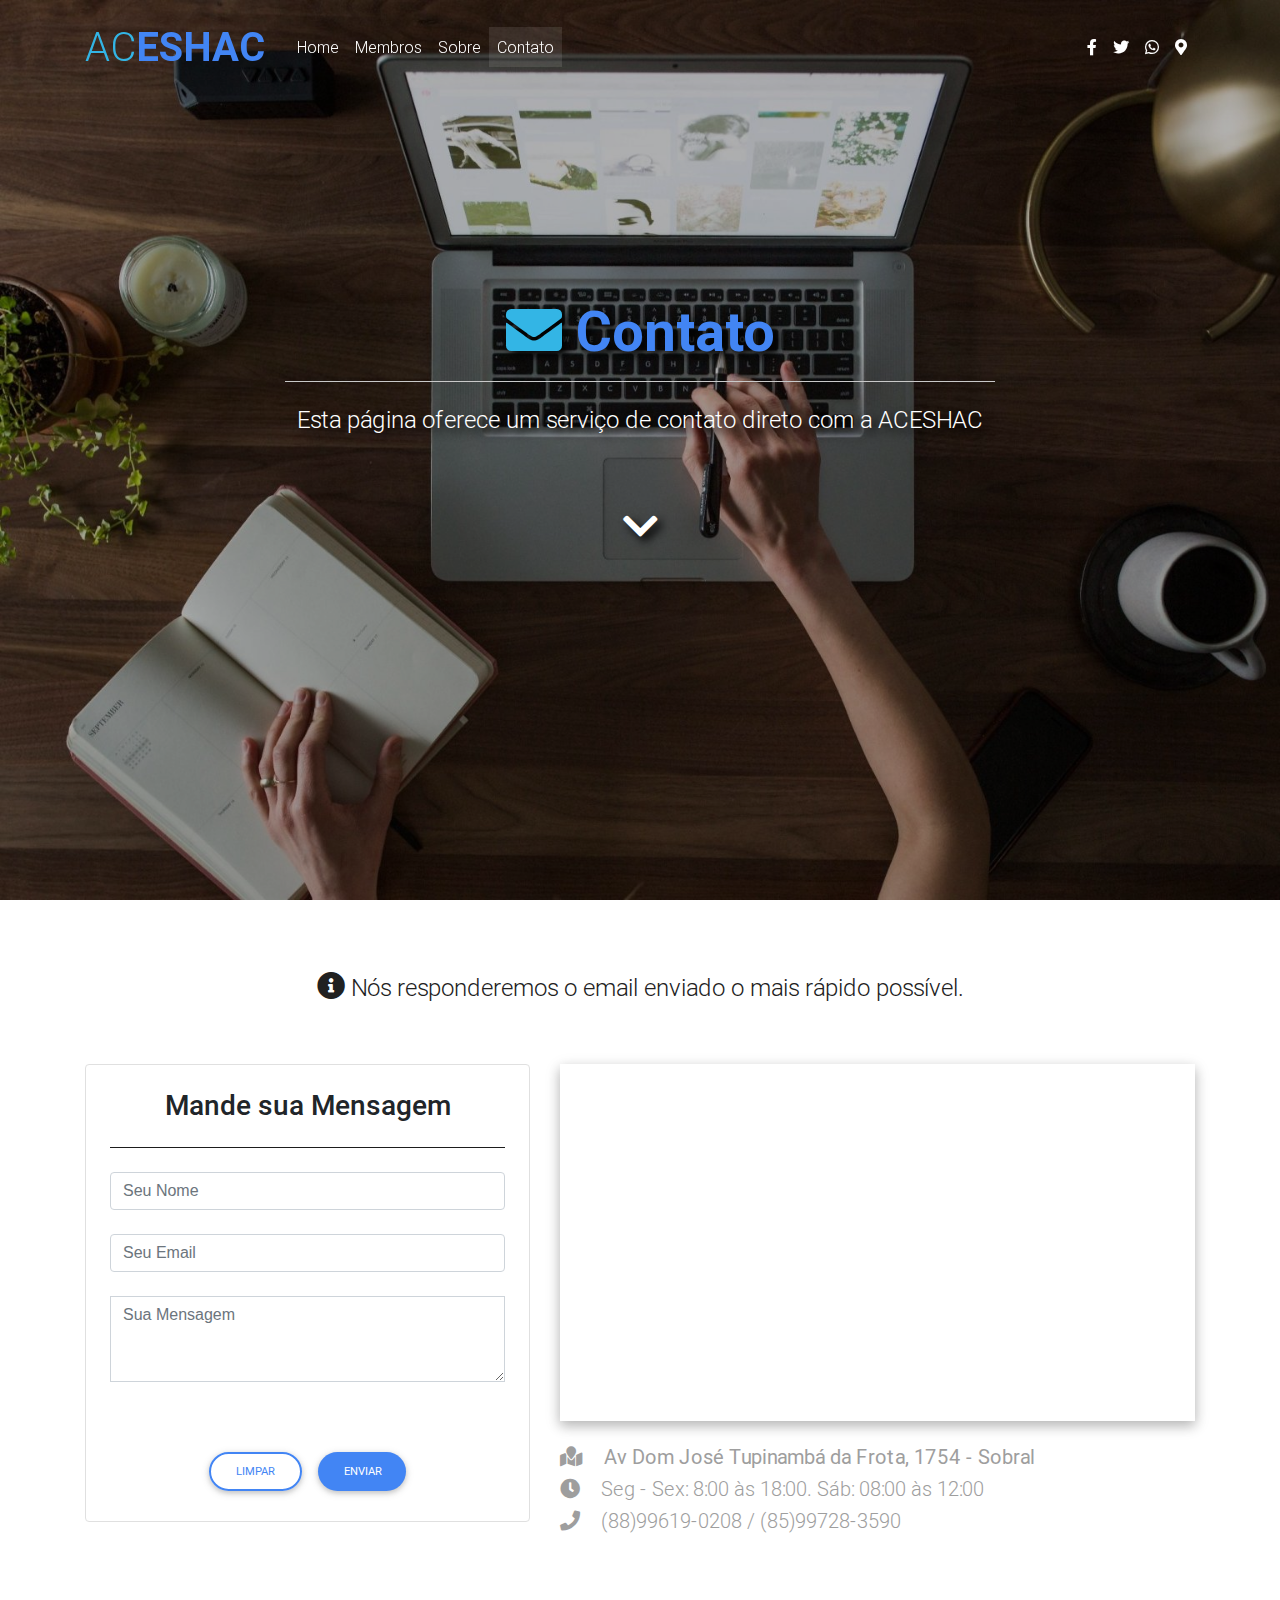
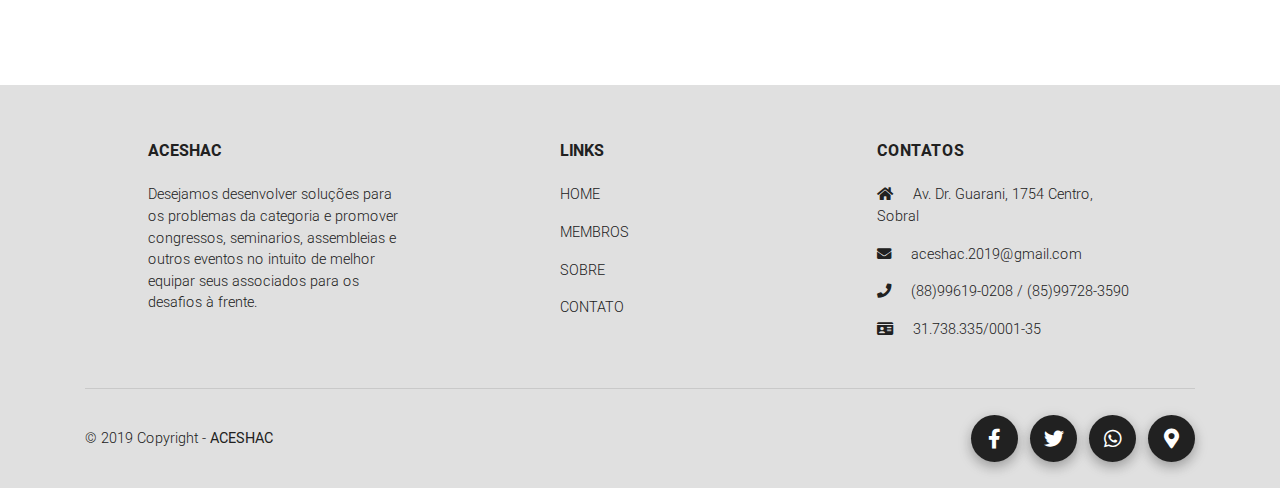
==== contato.html @ 72a9da8d "edit email" ====
<!DOCTYPE html>
<html>
<head>
	<meta charset="utf-8" name="viewport"
    content="width=device-width, initial-scale=1, maximum-scale=1, user-scalable=no">
  <meta author="Jonathan Franco">
	<title>ACESHAC - Associação Cearense de Softhouses e Automação Comercial</title>
  <link rel="icon" href="img/icon.png" type="image/png" />
	<link rel="stylesheet" type="text/css" href="css/bootstrap.css">
	<link rel="stylesheet" type="text/css" href="css/style.css">
	<script type="text/javascript" src="js/bootstrap.js"></script>
	<script type="text/javascript" src="js/jquery.min.js"></script>
	<link rel="stylesheet" type="text/css" href="css/mdb.css">
	<link rel="stylesheet" type="text/css" href="https://use.fontawesome.com/releases/v5.6.3/css/all.css">
	<script type="text/javascript" src="js/mdb.js"></script>
	<script type="text/javascript" src="js/side-menu.js"></script>
	<script type="text/javascript" src="js/loading.js"></script>
	<script type="text/javascript" src="js/velocity.min.js"></script>
	<script type="text/javascript" src="js/popper.min.js"></script>
</head>
<body onload="loading();" class="fadeIn" data-spy="scroll" data-target=".navbar" data-offset="50">

	<div id="background-load">
    	<div class="load"></div>
  	</div>

<header>
<!--Desktop Menu-->
    <nav class="navbar navbar-expand-lg navbar-dark fixed-top scrolling-navbar">
      <div class="container nav-effect">
        <a class="navbar-brand" href="#"><span id="logo-span">AC</span><span id="logo-span2" class="font-weight-bold">ESHAC</span></a>
        <div class="collapse navbar-collapse" id="navbarSupportedContent-7">
          <ul class="navbar-nav mr-auto mx-2">
            <li class="nav-item">
              <a class="nav-link" href="index.html">Home</a>
            </li>

            <li class="nav-item">
              <a class="nav-link" href="membros.html">Membros</a>
            </li>

            <li class="nav-item">
              <a class="nav-link" href="sobre.html">Sobre</a>
            </li>

            <li class="nav-item active">
              <a class="nav-link">Contato</a>
            </li>
          </ul>
          <ul class="navbar-nav ml-auto nav-flex-icons">
            <li class="nav-item">
              <a class="nav-link waves-effect waves-light"><i class="fab fa-facebook-f"></i></a>
            </li>
            <li class="nav-item">
              <a class="nav-link waves-effect waves-light"><i class="fab fa-twitter"></i></a>
            </li>
            <li class="nav-item">
              <a class="nav-link waves-effect waves-light" href="https://wa.me/5585997283590?text=Olá" target="_blank"><i class="fab fa-whatsapp"></i></a>
            </li>
            <li class="nav-item">
              <a class="nav-link waves-effect waves-light" target="_blank" href="https://goo.gl/maps/By9EwGpcaRZU4kWZ8">
                <i class="fas fa-map-marker-alt"></i></a>
            </li>
          </ul>
        </div>
      </div>
      <!--Desktop Menu-->

      <!--Mobile Menu-->
      <span class="btn-menu white-text" style="cursor:pointer;" onclick="openNav()"><i
          class="fas fa-bars mt-2" style="float: left;"></i><a class="mr-auto mx-2 btn-menu text-light"><span class="text-info">AC</span><span class="text-primary font-weight-bold">ESHAC</span></a></span> 
      <div id="myNav" class="nav-mobile" style="overflow: hidden;">

        <div class="my-4 ml-3 white-text">
          <h1><span class="white-text">AC</span><span class="white-text font-weight-bold">ESHAC</span></h1>
          <a id="close-btn" class="closebtn white-text mr-2 h1" onclick="closeNav()"><i class="h1 fas fa-times"></i></a>
        </div>

        <hr class="my-0 bg-light">

        <div class="container navbar-light nav-mobile-content text-left navbar-nav" id="menu-content"
          style="font-size: 20px;">
          <li class="nav-item">
            <a class="nav-link white-text"  href="index.html"><i class="fas fa-home"></i> Home</a>
          </li>

          <li class="nav-item">
            <a class="nav-link white-text" href="membros.html"><i class="fas fa-users"></i> Membros</a>
          </li>

          <li class="nav-item">
            <a class="nav-link white-text" href="sobre.html"><i class="fas fa-info-circle"></i> Sobre</a>
          </li>

          <li class="nav-item active">
            <a class="nav-link white-text"><i class="fas fa-envelope"></i> Contato</a>
          </li>

          <li class="row justify-content-center mt-5 py-5">
            <a href="" target="_blank"><i class="fab fa-facebook-f mx-1"></i></a>
            <a href="" target="_blank"><i class="fab fa-twitter mx-1"></i></a>
            <a href="https://wa.me/5585997283590?text=Olá" target="_blank"><i class="fab fa-whatsapp mx-1"></i></a>
            <a href="https://goo.gl/maps/By9EwGpcaRZU4kWZ8" target="_blank"><i class="fas fa-map-marker-alt mx-1"></i></a>
          </li>
        </div>
      </div>
      <!--Mobile Menu-->
  </nav>


  <div id="intro" class="view smooth-scroll" style="background-image: url('img/contato.jpg');background-size: cover;">

<div class="mask text-center rgba-black-light">
  
          <div class="container d-flex justify-content-center align-items-center h-100">

                <div class="col-md-8">

                    <!-- Heading -->
                     <h2 id="shadow-effect" class="display-4 font-weight-bold mb-2 wow fadeInDown text-primary" data-wow-delay="0.4s"><i class="fas fa-envelope text-info"></i> Contato</h2>

                     <hr class="bg-light">

                    <!-- Description -->
                    <h4 id="shadow-effect" class="white-text my-4 wow fadeInUp" data-wow-delay="0.5s">Esta página oferece um serviço de contato direto com a ACESHAC</h4>    

                    <a id="shadow-effect" href="#down"><i class="h1 py-5 fas fa-chevron-down white-text"></i></a>

                </div>

        </div>
  
</div>
</div>
</header>

<main>

    <!--Contato-->
      <section id="down" class="container py-5">
        <h4 class="text-dark pt-4 text-center "><i class="h3 fas fa-info-circle"></i> Nós responderemos o email enviado o mais rápido possível.</h4>

        <div class="row">

          <!--Grid column-->
          <div class="col-md-5 my-5 wow fadeIn" data-wow-delay="0.4s">

            <!--Form with header-->
            <form method="POST" action="send_email.php" class="card p-4 text-center border border-light">

              <!-- Default form contact -->

              <p class="h3"> Mande sua Mensagem</p>

              <hr class="bg-dark mb-4">

              <!-- Name -->
              <input type="text" class="form-control mb-4 field-icon" placeholder="Seu Nome" name="nome" id="nome" required="">

              <!-- Email -->
              <input type="email" class="form-control mb-4 field-icon" placeholder="Seu Email" name="email" id="email" required="">

              <!-- Message -->
              <div class="form-group">
                <textarea class="form-control rounded-0 mb-4 field-icon" placeholder="Sua Mensagem" name="msg" id="msg" required=""rows="3"></textarea>
              </div>


              <div class="text-center mt-4">
                <button type="reset" class="btn btn-outline-primary btn-rounded btn-md">Limpar</button>
                <button class="btn btn-primary btn-rounded btn-md">Enviar</button>
              </div>

            </form>
            <!--Form with header-->

          </div>
          <!--Grid column-->

          <!--Grid column-->
          <div class="col-md-7 my-5 wow bounceInRight" data-wow-delay="0.4s">

            <!--Google map-->
            <div id="map-container-google-2" class="z-depth-1-half map-container" style="">
              <iframe src="https://www.google.com/maps/embed?pb=!1m18!1m12!1m3!1d3981.5607995452165!2d-40.3479753852411!3d-3.6868955973174256!2m3!1f0!2f0!3f0!3m2!1i1024!2i768!4f13.1!3m3!1m2!1s0x7eac71f441c3c01%3A0xcbf824a06fd478c5!2sAv.+Dr.+Guarani%2C+1754+-+Centro%2C+Sobral+-+CE%2C+62010-305!5e0!3m2!1spt-BR!2sbr!4v1565718465656!5m2!1spt-BR!2sbr" width="600" height="450" frameborder="0" style="border:0" allowfullscreen></iframe>


            </div>
            <div class="row my-4 grey-text">
              <div class="col-md-10">
                <h5><i class="fas fa-map-marked mr-3"></i> <b>Av Dom José Tupinambá da Frota, 1754 - Sobral</b></h5>
                <h5><i class="fas fa-clock mr-3"></i> Seg - Sex: 8:00 às 18:00. Sáb: 08:00 às 12:00</h5>
                <h5><i class="fas fa-phone mr-3"></i> (88)99619-0208 / (85)99728-3590</h5>
              </div>

            </div>

            <!--Google Maps-->

            <br>

          </div>
          <!--Grid column-->

        </div>

      </section>
      <!--Contato-->


</main>

<!-- Footer -->
<footer class="page-footer font-small bg-light pt-4">
  <!-- Footer Links -->
  <div class="container text-center text-dark text-md-left">
    <!-- Footer links -->
    <div class="row text-center text-md-left mt-3 pb-3">
      <!-- Grid column -->
      <div class="col-md-3 col-lg-3 col-xl-3 mx-auto mt-3">
        <h6 class="text-uppercase mb-4 font-weight-bold">ACESHAC</h6>
        <p>Desejamos desenvolver soluções para os problemas da categoria e promover congressos, seminarios, assembleias e outros eventos no intuito de melhor equipar seus associados para os desafios à frente.</p>
      </div>
      <!-- Grid column -->
      <hr class="w-100 clearfix d-md-none">
      <!-- Grid column -->
      <div class="col-md-3 col-lg-2 col-xl-2 mx-auto mt-3">
        <h6 class="text-uppercase mb-4 font-weight-bold">Links</h6>
<ul class="list-unstyled">
          <li>
            <p>
              <a href="index.html" class="text-dark">HOME</a>
            </p>
          </li>
          <li>
            <p>
              <a href="membros.html" class="text-dark">MEMBROS</a>
            </p>
          </li>
          <li>
            <p>
              <a href="sobre.html" class="text-dark">SOBRE</a>
            </p>
          </li>
          <li>
            <p>
              <a href="contato.html" class="text-dark">CONTATO</a>
            </p>
          </li>
        </ul>
      </div>
      <!-- Grid column -->
      <hr class="w-100 clearfix d-md-none">
      <!-- Grid column -->
      <div class="col-md-4 col-lg-3 col-xl-3 mx-auto mt-3">
        <h6 class="text-uppercase mb-4 font-weight-bold">Contatos</h6>
        <p>
          <i class="fas fa-home mr-3"></i> Av. Dr. Guarani, 1754 Centro, Sobral</p>
        <p>
          <i class="fas fa-envelope mr-3"></i> aceshac.2019@gmail.com</p>
        <p>
          <i class="fas fa-phone mr-3"></i> (88)99619-0208 / (85)99728-3590</p>
        <p>
          <i class="fas fa-id-card mr-3"></i> 31.738.335/0001-35</p>
      </div>
      <!-- Grid column -->
    </div>
    <!-- Footer links -->
    <hr>
    <!-- Grid row -->
    <div class="row d-flex align-items-center">
      <!-- Grid column -->
      <div class="col-md-7 col-lg-8">
        <!--Copyright-->
        <p class="text-center text-md-left">© 2019 Copyright -
            <strong> ACESHAC</strong>
        </p>
      </div>
      <!-- Grid column -->
      <!-- Grid column -->
      <div class="col-md-5 col-lg-4 ml-lg-0">
        <!-- Social buttons -->
        <div class="text-center text-md-right">
          <ul class="list-unstyled list-inline">
            <li class="list-inline-item">
              <a class="face btn-floating btn-md bg-dark mx-0" target="_blank" href="">
                <i class="fab fa-facebook-f"></i>
              </a>
            </li>
            <li class="list-inline-item">
              <a class="btn-floating btn-md bg-dark mx-0" target="_blank" href="">
                <i class="fab fa-twitter"></i>
              </a>
            </li>
            <li class="list-inline-item">
              <a class="btn-floating btn-md bg-dark mx-0" href="https://wa.me/5585997283590?text=Olá" target="_blank">
                <i class="fab fa-whatsapp"></i>
              </a>
            </li>

            <li class="list-inline-item">
                <a class="btn-floating btn-md bg-dark mx-0"target="_blank" href="https://goo.gl/maps/By9EwGpcaRZU4kWZ8">
                  <i class="fas fa-map-marker-alt"></i></a>
            </li>
          </ul>
        </div>
      </div>
      <!-- Grid column -->
    </div>
    <!-- Grid row -->
  </div>
  <!-- Footer Links -->
</footer>
<!-- Footer -->
  	


<script type="text/javascript" src="js/bootstrap.js"></script>
<script type="text/javascript" src="js/mdb.js"></script>
<script type="text/javascript" src="js/animation.js"></script>
<script type="text/javascript" src="js/side-menu.js"></script>
</body>
</html>
---- css/style.css ----
body{
	user-select: none;
	margin: 0;
	padding: 0;	
  font-family: 'Roboto', sans-serif;
}
@keyframes fadeIn {
	0% { opacity: 0; }
	100% { opacity: 1;}
}

html,
body,
header,
#intro {
    height: 100%;
    user-select: none;
    background-attachment: fixed;
    font-family: 'Roboto', sans-serif;
}

#intro {
    -webkit-background-size: cover;
    -moz-background-size: cover;
    -o-background-size: cover;
    background-size: cover;
}

.field-icon { 
  font-family: 'Muli', FontAwesome, sans-serif; 
}

.page-footer{
  cursor: default;
  user-select: text;
}

.top-nav-collapse {
  transition: 0.5s;
  background-image: linear-gradient(to bottom left, #2E2E2E, #212121);
  box-shadow: none;
}

.nav-info{
  border-bottom: 1px solid rgb(50,50,50);
  user-select: text;
  cursor: default;
}

/*

.nav-pills > li > a.active {
  background-color: transparent!important;
  color: rgb(255,53,71)!important;
  border: 0px solid rgb(255,53,71)!important;
  border-radius: 0%!important;
  transform: scale(1.0);
  transition: 0.3s;
  text-shadow: 1px 1px 10px rgb(255,53,71);
}

.mobile-pills > li > a.active  {
  background-color: red!important;
  color: grey!important;
  border: 0px solid rgb(255,53,71)!important;
  border-radius: 0%!important;
  transition: 0.3s;
  filter: grayscale(100%);
  opacity: 0.8;
  width: 100%;
}

.nav-link{
  color: #fff;
  font-weight: bold;
}

.nav-link:hover{
  color: #ddd;
  transition: 0.2s;
}

*/

#nav-logo{
  transition: 0.2s;
  transform: scale(1.3);
}

.navbar{
  box-shadow: none!important;
}

.nav-mobile {
  height: 100%;
  width: 0;
  position: fixed;
  z-index: 1;
  top: 0;
  left: 0;
  transition: 0.3s;
  background-image: linear-gradient(to right, #0d47a1, #4285F4);
  /*
  overflow-y: scroll!important;
  */
}

.btn-menu {
  display: none;
  font-size: 40px;
}

.nav-mobile-content {
  position: relative;
  top: 10%;
  width: 100%;
  margin-top: 30px;
  transition: 0.5s;
    /*
  overflow-y: scroll!important;
  */
}

.nav-mobile a {
  padding: 8px;
  text-decoration: none;
  font-size: 30px;
  color: #fff;
  display: block;
  transition: 0.3s;
}

.nav-mobile a:hover, .nav-mobile a:focus {
  color: #f1f1f1;
}

.nav-mobile .closebtn {
  position: absolute;
  top: 0px;
  right: 10px;
  font-size: 60px;
}
.navbar-brand-mobile{
  display: none;
}

.map-container{
  overflow:hidden;
  padding-bottom:56.25%;
  position:relative;
  height:0;
}
.map-container iframe{
  left:0;
  top:0;
  height:100%;
  width:100%;
  position:absolute;
}

.load{
  width: 100px;
  height: 100px;
  border: 3px solid #bdbdbd;
  border-top:6px solid #4285F4;
  border-radius: 100%;
  position: absolute;
  top:0;
  bottom:0;
  left:0;
  right: 0;
  margin: auto;
  animation: spin 1s infinite linear;
}

@keyframes spin {
  from{
      transform: rotate(0deg);
  }to{
      transform: rotate(360deg);
  }
}

#background-load{
  height:100%;
  width:100%;
  background:#fff;
  position:fixed;
  left:0;
  top:0;
  z-index: 9999;
  overflow: hidden!important;
 }

/*indicators-carousel

 .indicator{
  background-color: #ddd!important;
 }

 ol li.active{
  background-color: rgb(255,53,71)!important;
 }

*/

#btn-fixed-style{
  background-color: rgb(255,53,71)!important;
  opacity: 0.5;
}

#btn-fixed-style:hover{
  opacity: 1;
}

/*
#myBtn {
  display: none; 
  position: fixed; 
  bottom: 20px; 
  right: 30px; 
  z-index: 99; 
  border: none; 
  outline: none; 
  background-color: red; 
  color: white; 
  cursor: pointer; 
  padding: 15px; 
  border-radius: 10px; 
  font-size: 18px;
}

#myBtn:hover {
  background-color: #555;
}
*/

#logo-span,#logo-span2{
  font-size: 40px;
}

#logo-span{
  color: #33b5e5;
}

#logo-span2{
  color: #4285F4;
}

#shadow-effect{
  text-shadow: 5px 5px 10px black;
}

.card-img-top{
  height: 250px;
  background-color: #fff;
}

.face:hover{
  background-color: red!important;
}

.fa-chevron-down{
  transition: 0.5s;
}

.fa-chevron-down:hover{
  transform: scale(1.1);
  transition: 0.5s;
}

section{
  overflow: hidden!important;
}

/* Scroll Bar */
::-webkit-scrollbar {
  width: 10px;
}
::-webkit-scrollbar-track {
  background: #e0e0e0; 
}

::-webkit-scrollbar-thumb {
  background: #757575; 
}
::-webkit-scrollbar-thumb:hover {
  background: #616161; 
}


@media (max-width: 768px) {
  .navbar:not(.top-nav-collapse) {
    background-image: linear-gradient(to bottom left, #2E2E2E, #212121);
  }
  .nav-lg{
    display: none;
  }
  .btn-menu{
    display: block;
    float: left;
  }
  .navbar-brand{
    display: none;
  }
  .navbar-brand-mobile{
    display: block;
  }
  .carousel-indicators{
    display: none;
  }
  #fb-desk{
    display: none!important;
  }
  #fb-mobile{
    display: initial!important;
  }
  #intro{
    margin-top: 76px!important;
  }

}

@media (min-width: 800px) and (max-width: 850px) {
  .navbar:not(.top-nav-collapse) {
    background-image: linear-gradient(to bottom left, #2E2E2E, #212121);
  }
  .nav-lg{
    display: none;
  }
  .btn-menu{
    display: block;
    float: left;
  }
  .navbar-brand{
    display: none;
  }
  .navbar-brand-mobile{
    display: block;
  }
  .carousel-indicators{
    display: none;
  }
  #fb-desk{
    display: none!important;
  }
  #fb-mobile{
    display: initial!important;
  }
  #intro{
    margin-top: 76px!important;
  }

}

@media screen and (max-height: 450px) {
.nav-mobile a {font-size: 20px}
.nav-mobile .closebtn {
  font-size: 40px;
  top: 15px;
  right: 35px;
  height: 100%;
  }
}
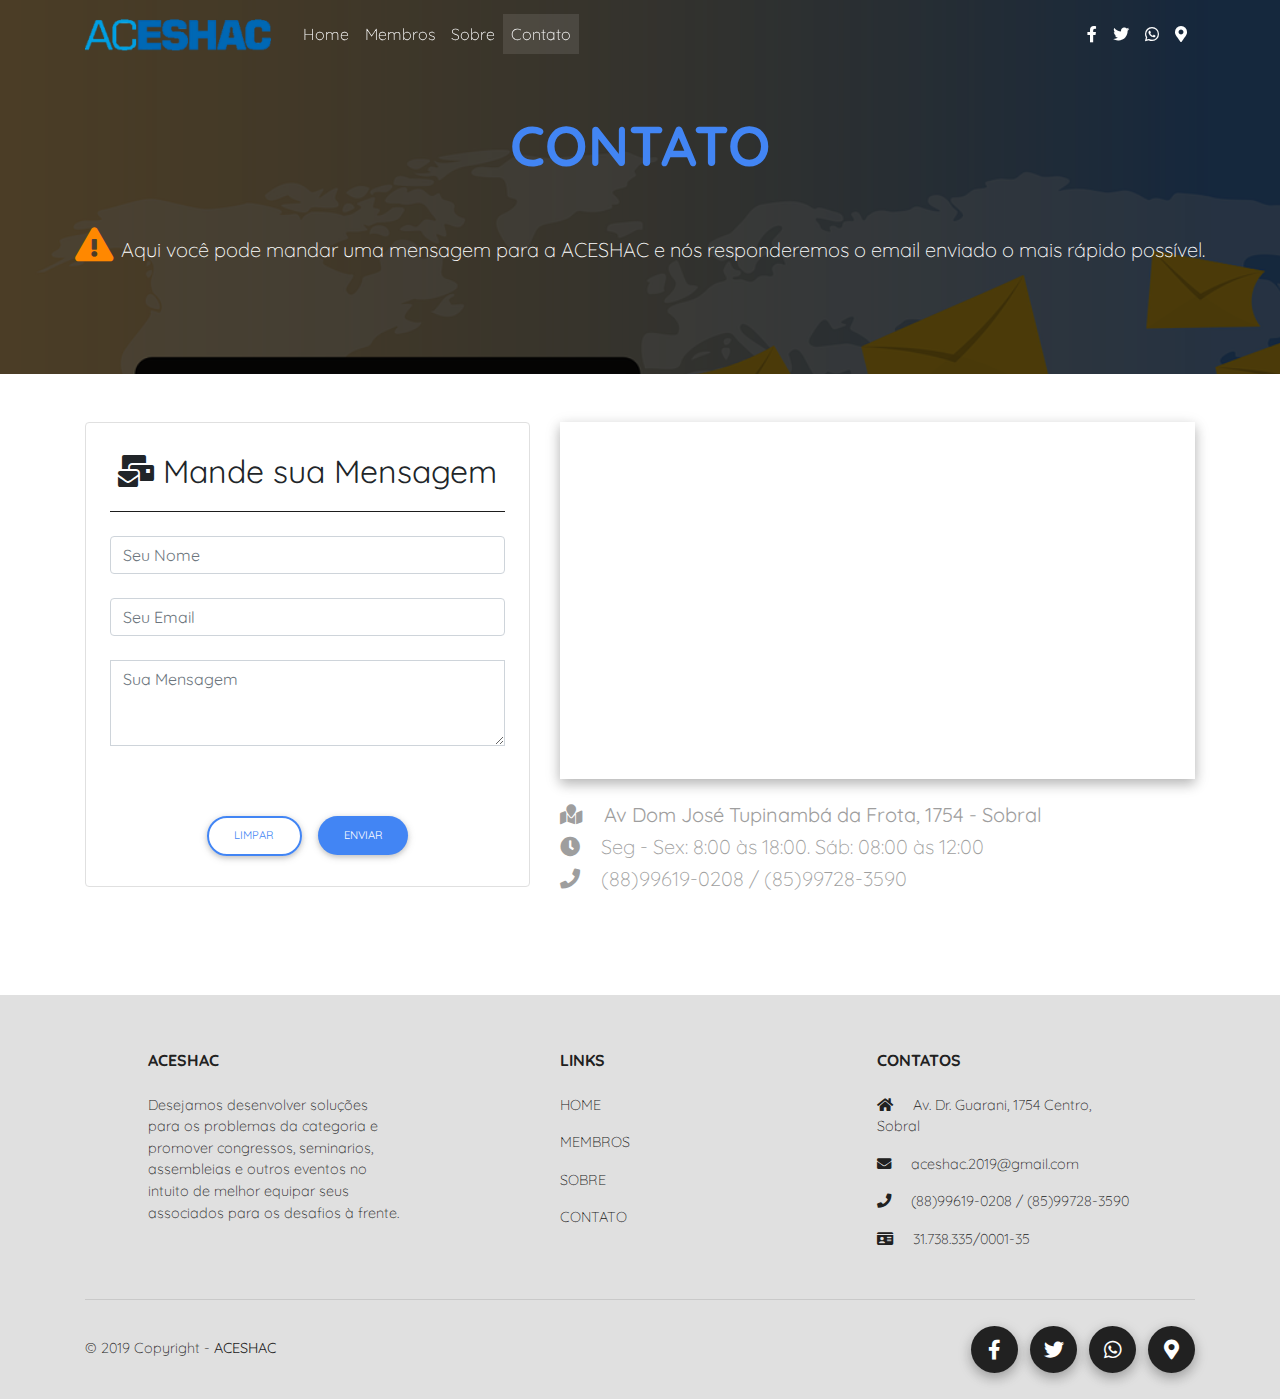
==== commit 51bc4b7d: "update site style and fonts" ====
--- a/contato.html
+++ b/contato.html
@@ -4,6 +4,7 @@
 	<meta charset="utf-8" name="viewport"
     content="width=device-width, initial-scale=1, maximum-scale=1, user-scalable=no">
   <meta author="Jonathan Franco">
+  <meta http-equiv="ScreenOrientation" content="autoRotate:disabled">
 	<title>ACESHAC - Associação Cearense de Softhouses e Automação Comercial</title>
   <link rel="icon" href="img/icon.png" type="image/png" />
 	<link rel="stylesheet" type="text/css" href="css/bootstrap.css">
@@ -12,6 +13,7 @@
 	<script type="text/javascript" src="js/jquery.min.js"></script>
 	<link rel="stylesheet" type="text/css" href="css/mdb.css">
 	<link rel="stylesheet" type="text/css" href="https://use.fontawesome.com/releases/v5.6.3/css/all.css">
+  <link href="https://fonts.googleapis.com/css?family=Quicksand:300&display=swap" rel="stylesheet">
 	<script type="text/javascript" src="js/mdb.js"></script>
 	<script type="text/javascript" src="js/side-menu.js"></script>
 	<script type="text/javascript" src="js/loading.js"></script>
@@ -24,11 +26,10 @@
     	<div class="load"></div>
   	</div>
 
-<header>
 <!--Desktop Menu-->
     <nav class="navbar navbar-expand-lg navbar-dark fixed-top scrolling-navbar">
       <div class="container nav-effect">
-        <a class="navbar-brand" href="#"><span id="logo-span">AC</span><span id="logo-span2" class="font-weight-bold">ESHAC</span></a>
+        <a class="navbar-brand" href="#"><img id="logo" src="img/logo.svg"></a>
         <div class="collapse navbar-collapse" id="navbarSupportedContent-7">
           <ul class="navbar-nav mr-auto mx-2">
             <li class="nav-item">
@@ -49,16 +50,16 @@
           </ul>
           <ul class="navbar-nav ml-auto nav-flex-icons">
             <li class="nav-item">
-              <a class="nav-link waves-effect waves-light"><i class="fab fa-facebook-f"></i></a>
-            </li>
-            <li class="nav-item">
-              <a class="nav-link waves-effect waves-light"><i class="fab fa-twitter"></i></a>
-            </li>
-            <li class="nav-item">
-              <a class="nav-link waves-effect waves-light" href="https://wa.me/5585997283590?text=Olá" target="_blank"><i class="fab fa-whatsapp"></i></a>
-            </li>
-            <li class="nav-item">
-              <a class="nav-link waves-effect waves-light" target="_blank" href="https://goo.gl/maps/By9EwGpcaRZU4kWZ8">
+              <a id="face-icon" class="nav-link waves-effect waves-light" href="https://www.facebook.com/Aceshac-2211734815759135/" target="_blank"><i class="fab fa-facebook-f"></i></a>
+            </li>
+            <li class="nav-item">
+              <a id="twitter-icon" class="nav-link waves-effect waves-light" href="https://twitter.com/aceshac" target="_blank"><i class="fab fa-twitter"></i></a>
+            </li>
+            <li class="nav-item">
+              <a id="whatsapp-icon" class="nav-link waves-effect waves-light" href="https://wa.me/5585997283590?text=Olá" target="_blank"><i class="fab fa-whatsapp"></i></a>
+            </li>
+            <li class="nav-item">
+              <a id="maps-icon" class="nav-link waves-effect waves-light" target="_blank" href="https://goo.gl/maps/By9EwGpcaRZU4kWZ8">
                 <i class="fas fa-map-marker-alt"></i></a>
             </li>
           </ul>
@@ -67,14 +68,17 @@
       <!--Desktop Menu-->
 
       <!--Mobile Menu-->
-      <span class="btn-menu white-text" style="cursor:pointer;" onclick="openNav()"><i
-          class="fas fa-bars mt-2" style="float: left;"></i><a class="mr-auto mx-2 btn-menu text-light"><span class="text-info">AC</span><span class="text-primary font-weight-bold">ESHAC</span></a></span> 
+      <div class="btn-menu">
+        <i class="fas fa-bars mr-3 white-text h1 btn-menu mt-2" onclick="openNav()"></i>
+        <img class="logo-mobile mr-auto mt-2" src="img/logo.svg">
+      </div>
+      
       <div id="myNav" class="nav-mobile" style="overflow: hidden;">
 
-        <div class="my-4 ml-3 white-text">
-          <h1><span class="white-text">AC</span><span class="white-text font-weight-bold">ESHAC</span></h1>
-          <a id="close-btn" class="closebtn white-text mr-2 h1" onclick="closeNav()"><i class="h1 fas fa-times"></i></a>
-        </div>
+      <div class="my-4 ml-3 white-text">
+      <img class=" mr-auto" src="img/logo-mobile.svg">
+      <span id="close-btn" class="closebtn white-text mr-2 h1" onclick="closeNav()"><i class="h1 fas fa-times"></i></span>
+      </div>
 
         <hr class="my-0 bg-light">
 
@@ -97,8 +101,8 @@
           </li>
 
           <li class="row justify-content-center mt-5 py-5">
-            <a href="" target="_blank"><i class="fab fa-facebook-f mx-1"></i></a>
-            <a href="" target="_blank"><i class="fab fa-twitter mx-1"></i></a>
+            <a href="https://www.facebook.com/Aceshac-2211734815759135/" target="_blank"><i class="fab fa-facebook-f mx-1"></i></a>
+            <a href="https://twitter.com/aceshac" target="_blank"><i class="fab fa-twitter mx-1"></i></a>
             <a href="https://wa.me/5585997283590?text=Olá" target="_blank"><i class="fab fa-whatsapp mx-1"></i></a>
             <a href="https://goo.gl/maps/By9EwGpcaRZU4kWZ8" target="_blank"><i class="fas fa-map-marker-alt mx-1"></i></a>
           </li>
@@ -107,38 +111,24 @@
       <!--Mobile Menu-->
   </nav>
 
-
-  <div id="intro" class="view smooth-scroll" style="background-image: url('img/contato.jpg');background-size: cover;">
-
-<div class="mask text-center rgba-black-light">
-  
-          <div class="container d-flex justify-content-center align-items-center h-100">
-
-                <div class="col-md-8">
-
-                    <!-- Heading -->
-                     <h2 id="shadow-effect" class="display-4 font-weight-bold mb-2 wow fadeInDown text-primary" data-wow-delay="0.4s"><i class="fas fa-envelope text-info"></i> Contato</h2>
-
-                     <hr class="bg-light">
-
-                    <!-- Description -->
-                    <h4 id="shadow-effect" class="white-text my-4 wow fadeInUp" data-wow-delay="0.5s">Esta página oferece um serviço de contato direto com a ACESHAC</h4>    
-
-                    <a id="shadow-effect" href="#down"><i class="h1 py-5 fas fa-chevron-down white-text"></i></a>
-
-                </div>
-
-        </div>
-  
-</div>
-</div>
-</header>
+   <!--intro-->
+  <div style="background-image: url('img/contato.jpg');background-size: cover;background-attachment: fixed;">
+     <div class="mask rgba-black-strong py-5">
+        <div class="col-md-12  py-5">
+          <div class="my-3 wow fadeInUp" data-wow-delay="0.4s">
+            <!-- Heading -->
+            <p class="display-4 font-weight-bold text-primary text-center mb-5">CONTATO</p>
+            <!-- Description -->
+            <h5 class="white-text text-center"><i class="h3-responsive text-warning fas fa-exclamation-triangle mr-2"></i>Aqui você pode mandar uma mensagem para a ACESHAC e nós responderemos o email enviado o mais rápido possível.</h5>    
+          </div>
+        </div>
+        </div>
+  </div>
 
 <main>
 
     <!--Contato-->
-      <section id="down" class="container py-5">
-        <h4 class="text-dark pt-4 text-center "><i class="h3 fas fa-info-circle"></i> Nós responderemos o email enviado o mais rápido possível.</h4>
+      <section id="down" class="container">
 
         <div class="row">
 
@@ -150,9 +140,9 @@
 
               <!-- Default form contact -->
 
-              <p class="h3"> Mande sua Mensagem</p>
-
-              <hr class="bg-dark mb-4">
+              <p class="h2-responsive"><i class="fas fa-mail-bulk"></i> Mande sua Mensagem</p>
+
+              <hr class="bg-dark mb-4 my-0">
 
               <!-- Name -->
               <input type="text" class="form-control mb-4 field-icon" placeholder="Seu Nome" name="nome" id="nome" required="">
@@ -178,7 +168,7 @@
           <!--Grid column-->
 
           <!--Grid column-->
-          <div class="col-md-7 my-5 wow bounceInRight" data-wow-delay="0.4s">
+          <div class="col-md-7 my-5 wow bounceIn" data-wow-delay="0.4s">
 
             <!--Google map-->
             <div id="map-container-google-2" class="z-depth-1-half map-container" style="">
@@ -283,12 +273,12 @@
         <div class="text-center text-md-right">
           <ul class="list-unstyled list-inline">
             <li class="list-inline-item">
-              <a class="face btn-floating btn-md bg-dark mx-0" target="_blank" href="">
+              <a class="face btn-floating btn-md bg-dark mx-0" href="https://www.facebook.com/Aceshac-2211734815759135/" target="_blank">
                 <i class="fab fa-facebook-f"></i>
               </a>
             </li>
             <li class="list-inline-item">
-              <a class="btn-floating btn-md bg-dark mx-0" target="_blank" href="">
+              <a class="btn-floating btn-md bg-dark mx-0" href="https://twitter.com/aceshac" target="_blank">
                 <i class="fab fa-twitter"></i>
               </a>
             </li>
--- a/css/style.css
+++ b/css/style.css
@@ -2,7 +2,7 @@
 	user-select: none;
 	margin: 0;
 	padding: 0;	
-  font-family: 'Roboto', sans-serif;
+  font-family: 'Quicksand', sans-serif!important;
 }
 @keyframes fadeIn {
 	0% { opacity: 0; }
@@ -13,21 +13,17 @@
 body,
 header,
 #intro {
-    height: 100%;
-    user-select: none;
-    background-attachment: fixed;
-    font-family: 'Roboto', sans-serif;
+  height: 100%;
+  user-select: none;
+  background-attachment: fixed;
+ font-family: 'Quicksand', sans-serif!important;
 }
 
 #intro {
-    -webkit-background-size: cover;
-    -moz-background-size: cover;
-    -o-background-size: cover;
-    background-size: cover;
-}
-
-.field-icon { 
-  font-family: 'Muli', FontAwesome, sans-serif; 
+  -webkit-background-size: cover;
+  -moz-background-size: cover;
+  -o-background-size: cover;
+  background-size: cover;
 }
 
 .page-footer{
@@ -107,7 +103,6 @@
 
 .btn-menu {
   display: none;
-  font-size: 40px;
 }
 
 .nav-mobile-content {
@@ -235,24 +230,12 @@
 }
 */
 
-#logo-span,#logo-span2{
-  font-size: 40px;
-}
-
-#logo-span{
-  color: #33b5e5;
-}
-
-#logo-span2{
-  color: #4285F4;
-}
-
 #shadow-effect{
   text-shadow: 5px 5px 10px black;
 }
 
 .card-img-top{
-  height: 250px;
+  height: 230px;
   background-color: #fff;
 }
 
@@ -269,6 +252,30 @@
   transition: 0.5s;
 }
 
+#face-icon:hover{
+  color: #0d47a1;
+  transition: 0.2s;
+  transform: scale(1.2);
+}
+
+#twitter-icon:hover{
+  color: #33b5e5;
+  transition: 0.2s;
+  transform: scale(1.2);
+}
+
+#whatsapp-icon:hover{
+  color: #00C851;
+  transition: 0.2s;
+  transform: scale(1.2);
+}
+
+#maps-icon:hover{
+  color: #aa66cc;
+  transition: 0.2s;
+  transform: scale(1.2);
+}
+
 section{
   overflow: hidden!important;
 }
@@ -297,7 +304,7 @@
     display: none;
   }
   .btn-menu{
-    display: block;
+    display: inline-block;
     float: left;
   }
   .navbar-brand{
@@ -316,7 +323,7 @@
     display: initial!important;
   }
   #intro{
-    margin-top: 76px!important;
+    margin-top: 72px!important;
   }
 
 }
@@ -329,7 +336,7 @@
     display: none;
   }
   .btn-menu{
-    display: block;
+    display: inline-block;
     float: left;
   }
   .navbar-brand{
@@ -348,7 +355,7 @@
     display: initial!important;
   }
   #intro{
-    margin-top: 76px!important;
+    margin-top: 72px!important;
   }
 
 }
@@ -361,4 +368,14 @@
   right: 35px;
   height: 100%;
   }
+}
+
+@media screen and (orientation: landscape) {
+.nav-mobile {
+  overflow-y: scroll!important;
+
+}
+.nav-mobile-content {
+    overflow-y: scroll!important;
+  }
 }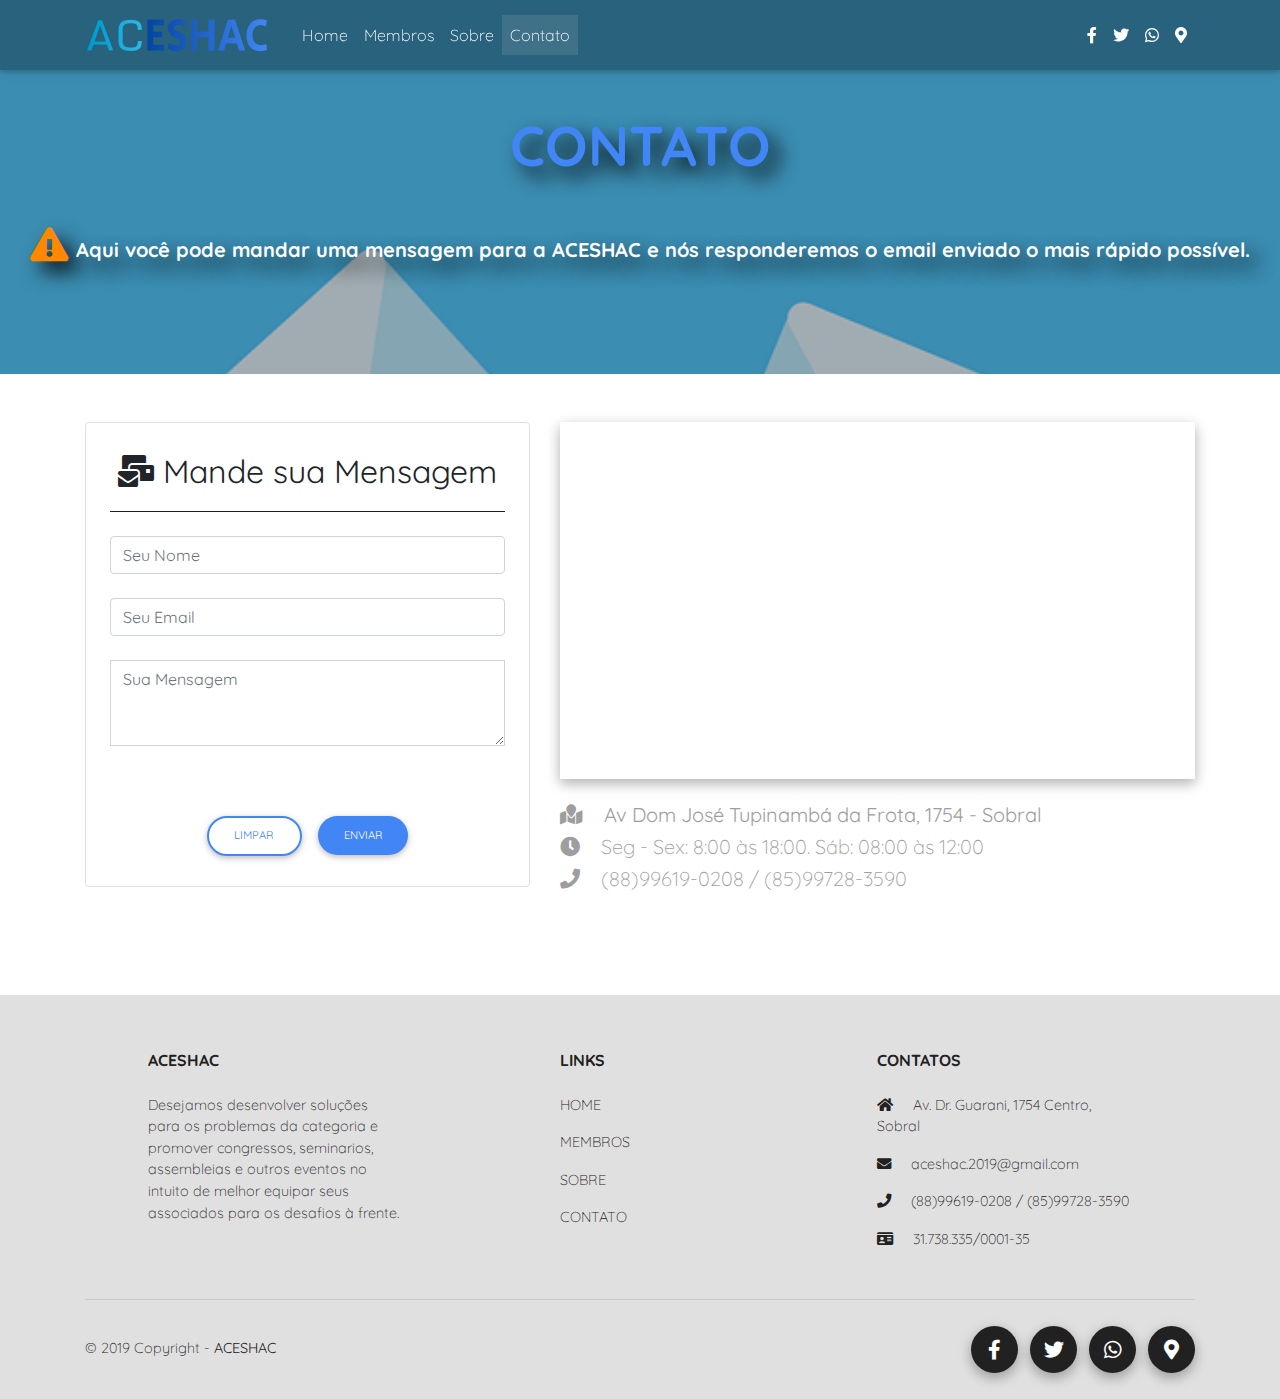
==== commit 2a588120: "update logo" ====
--- a/contato.html
+++ b/contato.html
@@ -29,7 +29,7 @@
 <!--Desktop Menu-->
     <nav class="navbar navbar-expand-lg navbar-dark fixed-top scrolling-navbar">
       <div class="container nav-effect">
-        <a class="navbar-brand" href="#"><img id="logo" src="img/logo.svg"></a>
+        <a class="navbar-brand" href="index.html"><img id="logo" src="img/logo.svg"></a>
         <div class="collapse navbar-collapse" id="navbarSupportedContent-7">
           <ul class="navbar-nav mr-auto mx-2">
             <li class="nav-item">
@@ -113,13 +113,13 @@
 
    <!--intro-->
   <div style="background-image: url('img/contato.jpg');background-size: cover;background-attachment: fixed;">
-     <div class="mask rgba-black-strong py-5">
+     <div class="mask rgba-black-light py-5">
         <div class="col-md-12  py-5">
           <div class="my-3 wow fadeInUp" data-wow-delay="0.4s">
             <!-- Heading -->
-            <p class="display-4 font-weight-bold text-primary text-center mb-5">CONTATO</p>
+            <p id="shadow-effect" class="display-4 font-weight-bold text-primary text-center mb-5">CONTATO</p>
             <!-- Description -->
-            <h5 class="white-text text-center"><i class="h3-responsive text-warning fas fa-exclamation-triangle mr-2"></i>Aqui você pode mandar uma mensagem para a ACESHAC e nós responderemos o email enviado o mais rápido possível.</h5>    
+            <h5 id="shadow-effect" class="white-text text-center font-weight-bold"><i class="h3-responsive text-warning fas fa-exclamation-triangle mr-2"></i>Aqui você pode mandar uma mensagem para a ACESHAC e nós responderemos o email enviado o mais rápido possível.</h5>    
           </div>
         </div>
         </div>
--- a/css/style.css
+++ b/css/style.css
@@ -84,7 +84,7 @@
 }
 
 .navbar{
-  box-shadow: none!important;
+  background-color: rgba(0,0,0,0.3);
 }
 
 .nav-mobile {
@@ -231,7 +231,7 @@
 */
 
 #shadow-effect{
-  text-shadow: 5px 5px 10px black;
+  text-shadow: 10px 10px 20px black!important;
 }
 
 .card-img-top{
@@ -325,6 +325,9 @@
   #intro{
     margin-top: 72px!important;
   }
+  .active{
+    border-left: 5px solid #fff!important;
+  }
 
 }
 
@@ -356,6 +359,9 @@
   }
   #intro{
     margin-top: 72px!important;
+  }
+  .active{
+    border-left: 5px solid #fff!important;
   }
 
 }
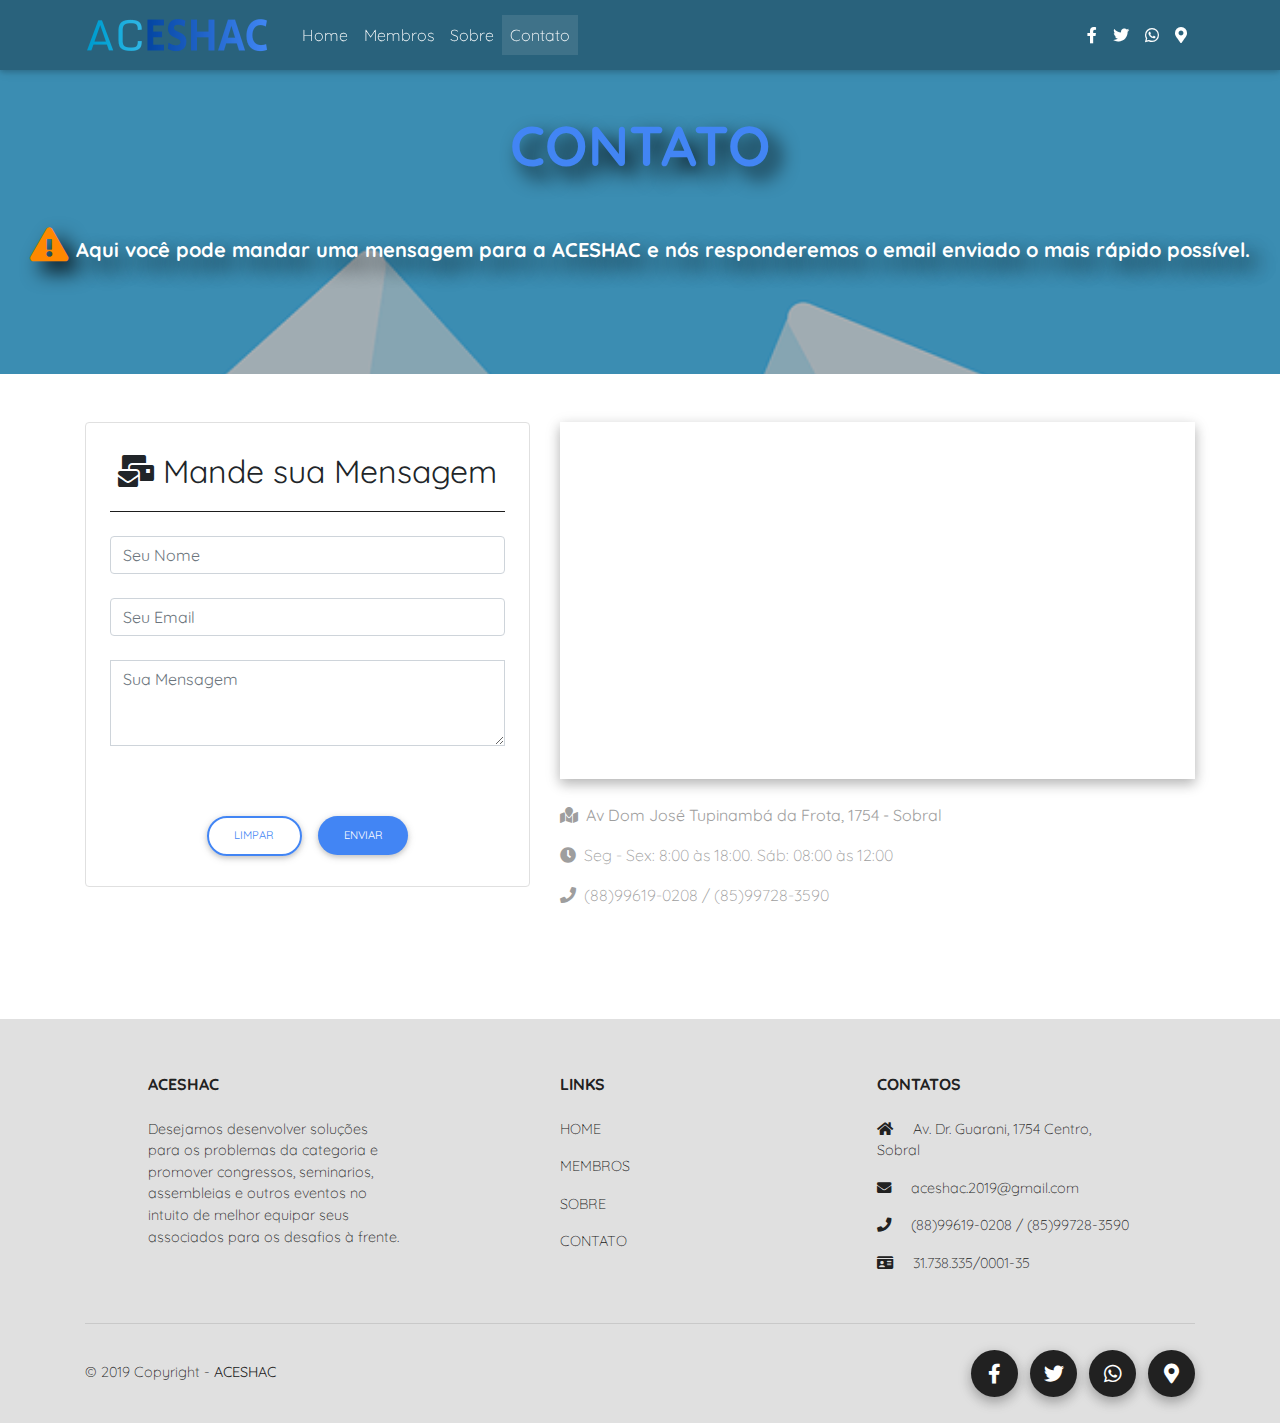
==== commit aebeeea5: "edit map data" ====
--- a/contato.html
+++ b/contato.html
@@ -4,12 +4,11 @@
 	<meta charset="utf-8" name="viewport"
     content="width=device-width, initial-scale=1, maximum-scale=1, user-scalable=no">
   <meta author="Jonathan Franco">
-  <meta http-equiv="ScreenOrientation" content="autoRotate:disabled">
 	<title>ACESHAC - Associação Cearense de Softhouses e Automação Comercial</title>
   <link rel="icon" href="img/icon.png" type="image/png" />
-	<link rel="stylesheet" type="text/css" href="css/bootstrap.css">
+	<link rel="stylesheet" type="text/css" href="css/bootstrap.min.css">
 	<link rel="stylesheet" type="text/css" href="css/style.css">
-	<script type="text/javascript" src="js/bootstrap.js"></script>
+	<script type="text/javascript" src="js/bootstrap.min.js"></script>
 	<script type="text/javascript" src="js/jquery.min.js"></script>
 	<link rel="stylesheet" type="text/css" href="css/mdb.css">
 	<link rel="stylesheet" type="text/css" href="https://use.fontawesome.com/releases/v5.6.3/css/all.css">
@@ -20,7 +19,7 @@
 	<script type="text/javascript" src="js/velocity.min.js"></script>
 	<script type="text/javascript" src="js/popper.min.js"></script>
 </head>
-<body onload="loading();" class="fadeIn" data-spy="scroll" data-target=".navbar" data-offset="50">
+<body onload="loading();">
 
 	<div id="background-load">
     	<div class="load"></div>
@@ -75,7 +74,7 @@
       
       <div id="myNav" class="nav-mobile" style="overflow: hidden;">
 
-      <div class="my-4 ml-3 white-text">
+      <div id="side-menu-nav" class="my-4 ml-3 white-text">
       <img class=" mr-auto" src="img/logo-mobile.svg">
       <span id="close-btn" class="closebtn white-text mr-2 h1" onclick="closeNav()"><i class="h1 fas fa-times"></i></span>
       </div>
@@ -128,7 +127,7 @@
 <main>
 
     <!--Contato-->
-      <section id="down" class="container">
+      <section class="container">
 
         <div class="row">
 
@@ -177,10 +176,10 @@
 
             </div>
             <div class="row my-4 grey-text">
-              <div class="col-md-10">
-                <h5><i class="fas fa-map-marked mr-3"></i> <b>Av Dom José Tupinambá da Frota, 1754 - Sobral</b></h5>
-                <h5><i class="fas fa-clock mr-3"></i> Seg - Sex: 8:00 às 18:00. Sáb: 08:00 às 12:00</h5>
-                <h5><i class="fas fa-phone mr-3"></i> (88)99619-0208 / (85)99728-3590</h5>
+              <div class="col-md-12">
+                <p class="h6-responsive"><i class="fas fa-map-marked mr-1"></i> <b>Av Dom José Tupinambá da Frota, 1754 - Sobral</b></p>
+                <p class="h6-responsive"><i class="fas fa-clock mr-1"></i> Seg - Sex: 8:00 às 18:00. Sáb: 08:00 às 12:00</p>
+                <p class="h6-responsive"><i class="fas fa-phone mr-1"></i> (88)99619-0208 / (85)99728-3590</p>
               </div>
 
             </div>
@@ -305,7 +304,7 @@
   	
 
 
-<script type="text/javascript" src="js/bootstrap.js"></script>
+<script type="text/javascript" src="js/bootstrap.min.js"></script>
 <script type="text/javascript" src="js/mdb.js"></script>
 <script type="text/javascript" src="js/animation.js"></script>
 <script type="text/javascript" src="js/side-menu.js"></script>
--- a/css/style.css
+++ b/css/style.css
@@ -3,10 +3,6 @@
 	margin: 0;
 	padding: 0;	
   font-family: 'Quicksand', sans-serif!important;
-}
-@keyframes fadeIn {
-	0% { opacity: 0; }
-	100% { opacity: 1;}
 }
 
 html,
@@ -327,6 +323,7 @@
   }
   .active{
     border-left: 5px solid #fff!important;
+    font-weight: bold!important;
   }
 
 }
@@ -362,6 +359,7 @@
   }
   .active{
     border-left: 5px solid #fff!important;
+    font-weight: bold!important;
   }
 
 }
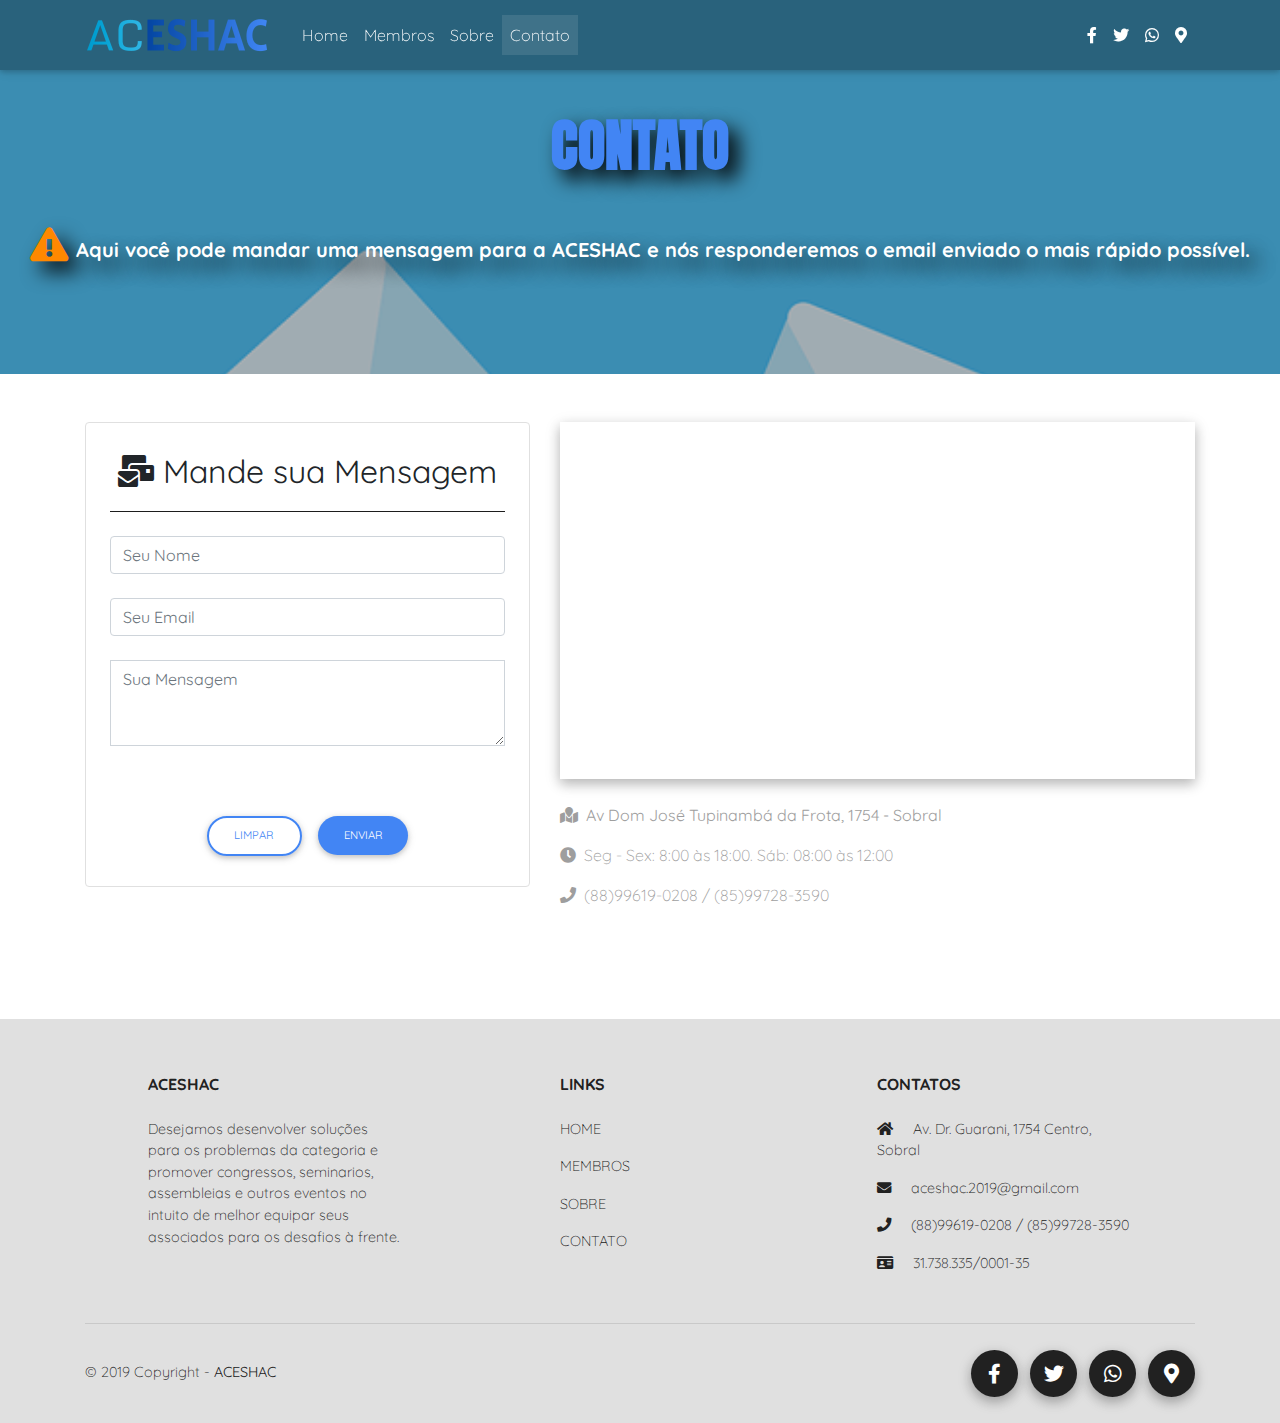
==== commit fcccaa50: "edit site" ====
--- a/contato.html
+++ b/contato.html
@@ -13,6 +13,7 @@
 	<link rel="stylesheet" type="text/css" href="css/mdb.css">
 	<link rel="stylesheet" type="text/css" href="https://use.fontawesome.com/releases/v5.6.3/css/all.css">
   <link href="https://fonts.googleapis.com/css?family=Quicksand:300&display=swap" rel="stylesheet">
+  <link href="https://fonts.googleapis.com/css?family=Anton&display=swap" rel="stylesheet">
 	<script type="text/javascript" src="js/mdb.js"></script>
 	<script type="text/javascript" src="js/side-menu.js"></script>
 	<script type="text/javascript" src="js/loading.js"></script>
@@ -68,18 +69,17 @@
 
       <!--Mobile Menu-->
       <div class="btn-menu">
-        <i class="fas fa-bars mr-3 white-text h1 btn-menu mt-2" onclick="openNav()"></i>
-        <img class="logo-mobile mr-auto mt-2" src="img/logo.svg">
-      </div>
-      
+        <i class="white-text fas fa-bars mr-3 h1 btn-menu" onclick="openNav()"></i>
+        <span class="logo-mobile h2"><img src="img/logo.svg"></span>
+      </div>
+
       <div id="myNav" class="nav-mobile" style="overflow: hidden;">
-
-      <div id="side-menu-nav" class="my-4 ml-3 white-text">
-      <img class=" mr-auto" src="img/logo-mobile.svg">
-      <span id="close-btn" class="closebtn white-text mr-2 h1" onclick="closeNav()"><i class="h1 fas fa-times"></i></span>
-      </div>
-
-        <hr class="my-0 bg-light">
+      <div id="side-menu-nav" class="my-4 ml-3">
+      <span class="logo-mobile mr-auto mt-2 h2"><img src="img/logo-mobile.svg"></span>
+      <span id="close-btn" class="closebtn mr-2 h2" onclick="closeNav()"><i class="white-text h2 fas fa-times"></i></span>
+      </div>
+
+        <hr id="hr-mobile" class="mb-3 white">
 
         <div class="container navbar-light nav-mobile-content text-left navbar-nav" id="menu-content"
           style="font-size: 20px;">
@@ -116,7 +116,7 @@
         <div class="col-md-12  py-5">
           <div class="my-3 wow fadeInUp" data-wow-delay="0.4s">
             <!-- Heading -->
-            <p id="shadow-effect" class="display-4 font-weight-bold text-primary text-center mb-5">CONTATO</p>
+            <p id="shadow-effect" class="display-4 font-weight-bold text-primary text-center mb-5" style="font-family: 'Anton', sans-serif!important;">CONTATO</p>
             <!-- Description -->
             <h5 id="shadow-effect" class="white-text text-center font-weight-bold"><i class="h3-responsive text-warning fas fa-exclamation-triangle mr-2"></i>Aqui você pode mandar uma mensagem para a ACESHAC e nós responderemos o email enviado o mais rápido possível.</h5>    
           </div>
--- a/css/style.css
+++ b/css/style.css
@@ -248,28 +248,11 @@
   transition: 0.5s;
 }
 
-#face-icon:hover{
-  color: #0d47a1;
-  transition: 0.2s;
-  transform: scale(1.2);
-}
-
-#twitter-icon:hover{
+#face-icon:hover,#twitter-icon:hover,#whatsapp-icon:hover,#maps-icon:hover{
   color: #33b5e5;
   transition: 0.2s;
-  transform: scale(1.2);
-}
-
-#whatsapp-icon:hover{
-  color: #00C851;
-  transition: 0.2s;
-  transform: scale(1.2);
-}
-
-#maps-icon:hover{
-  color: #aa66cc;
-  transition: 0.2s;
-  transform: scale(1.2);
+  transform: translateY(1px);
+  text-shadow: 0 0 15px #33b5e5, 0 0 10px #33b5e5;
 }
 
 section{
@@ -319,12 +302,15 @@
     display: initial!important;
   }
   #intro{
-    margin-top: 72px!important;
+    margin-top: 60px!important;
   }
   .active{
     border-left: 5px solid #fff!important;
     font-weight: bold!important;
   }
+  .nav-link{
+    font-size: 25px!important;
+  }
 
 }
 
@@ -355,11 +341,14 @@
     display: initial!important;
   }
   #intro{
-    margin-top: 72px!important;
+    margin-top: 60px!important;
   }
   .active{
     border-left: 5px solid #fff!important;
     font-weight: bold!important;
+  }
+  .nav-link{
+    font-size: 25px!important;
   }
 
 }
